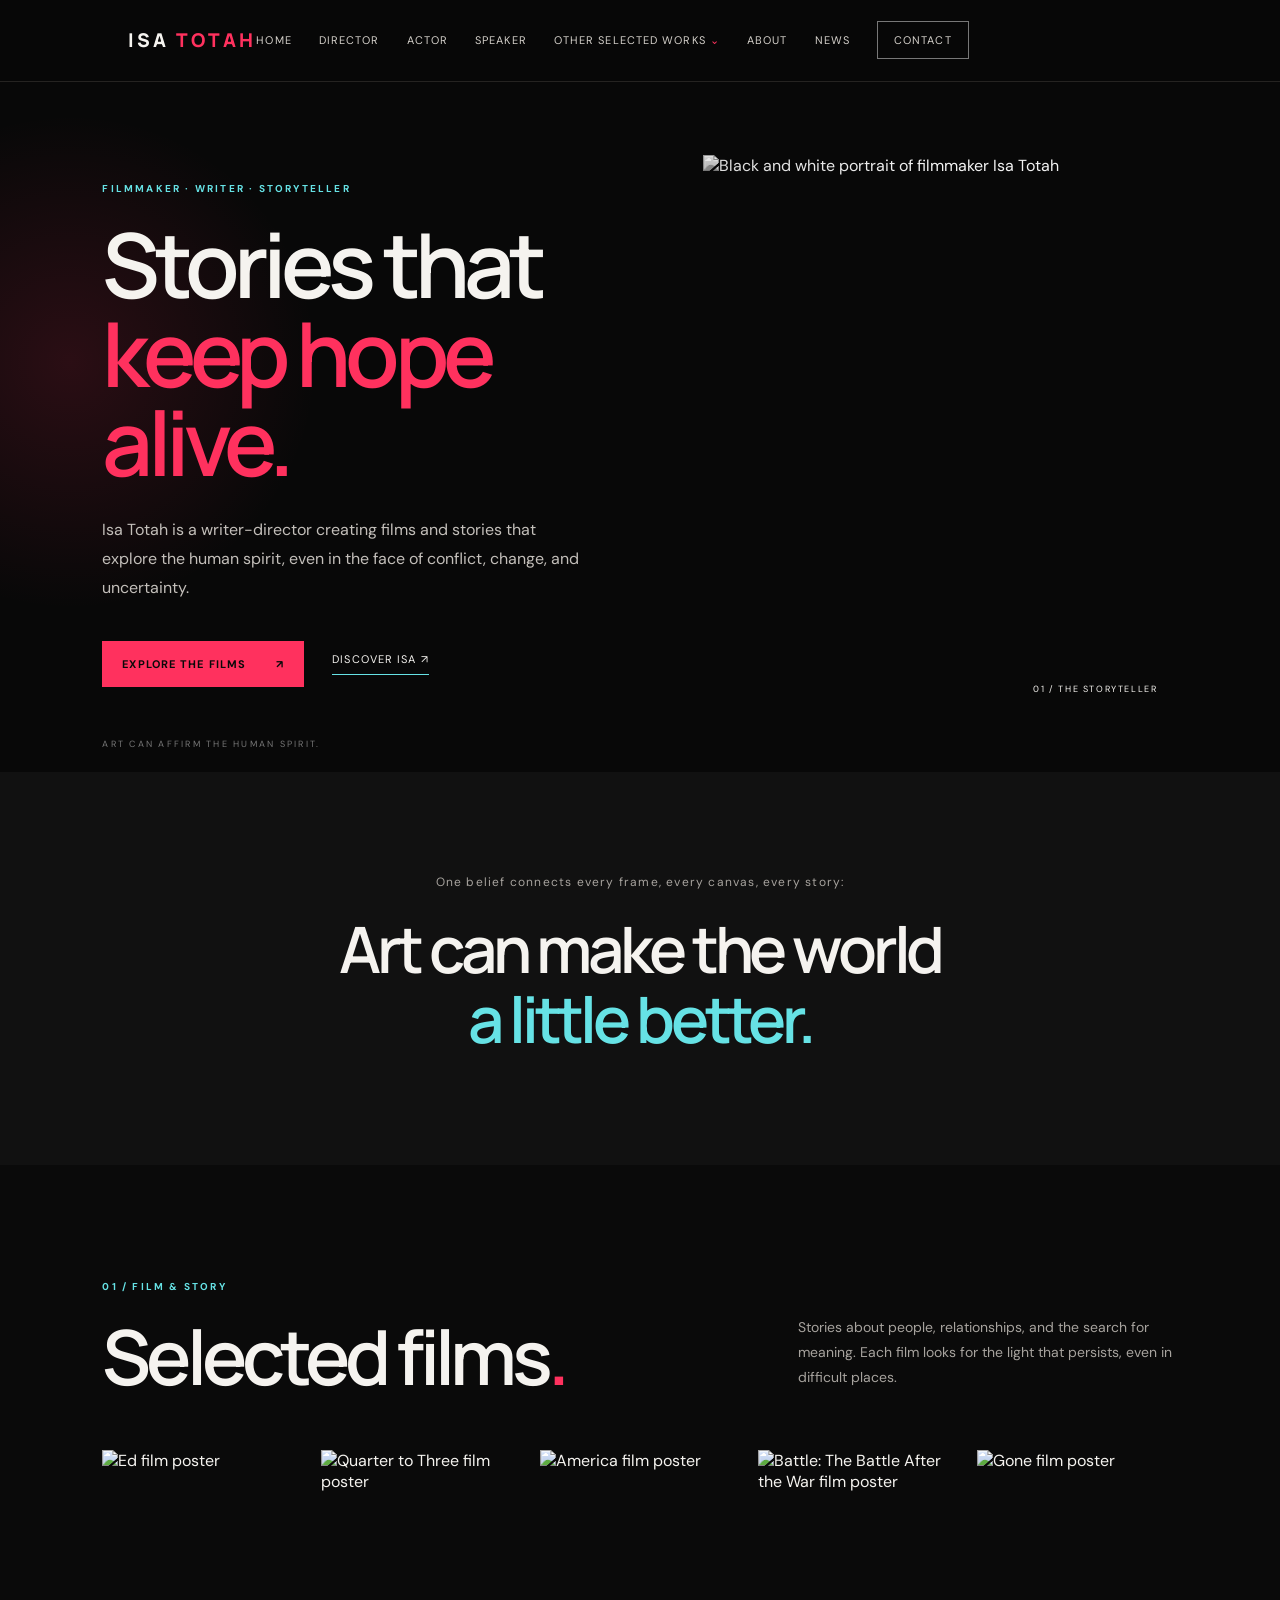
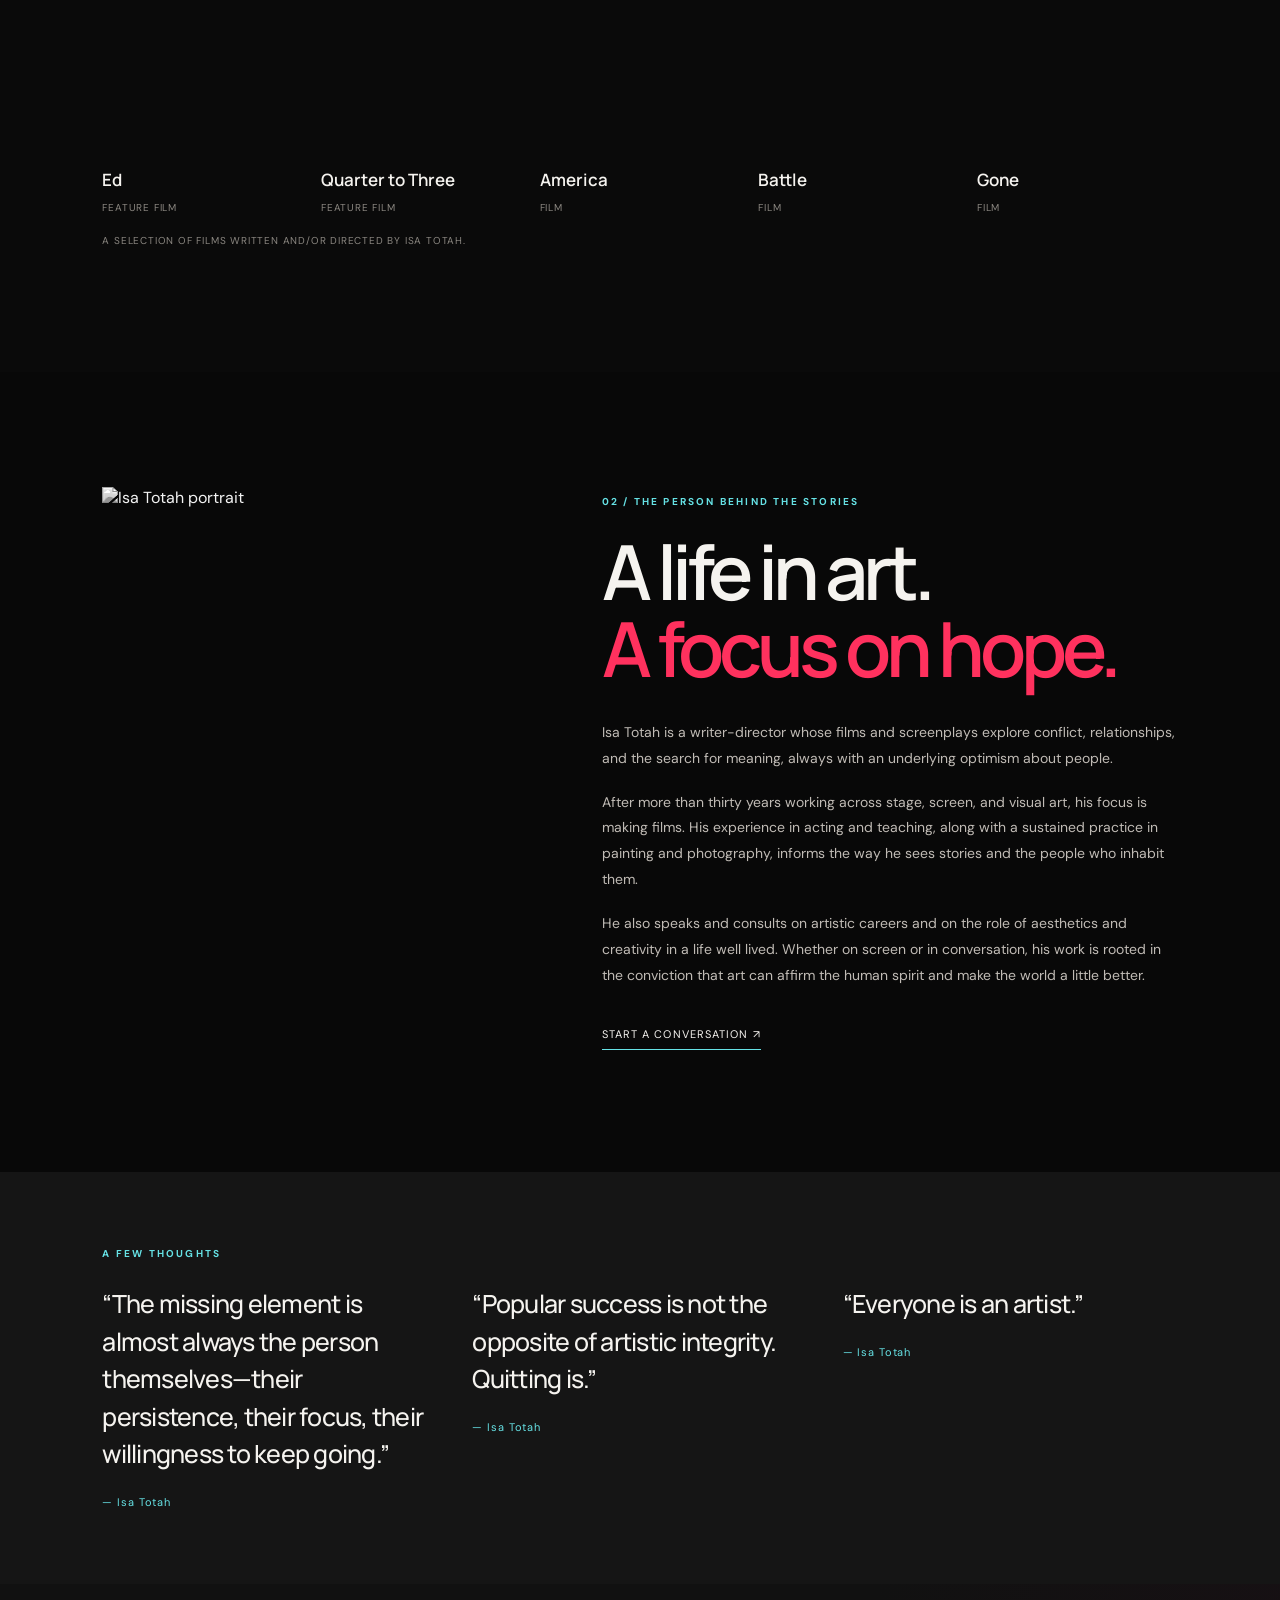
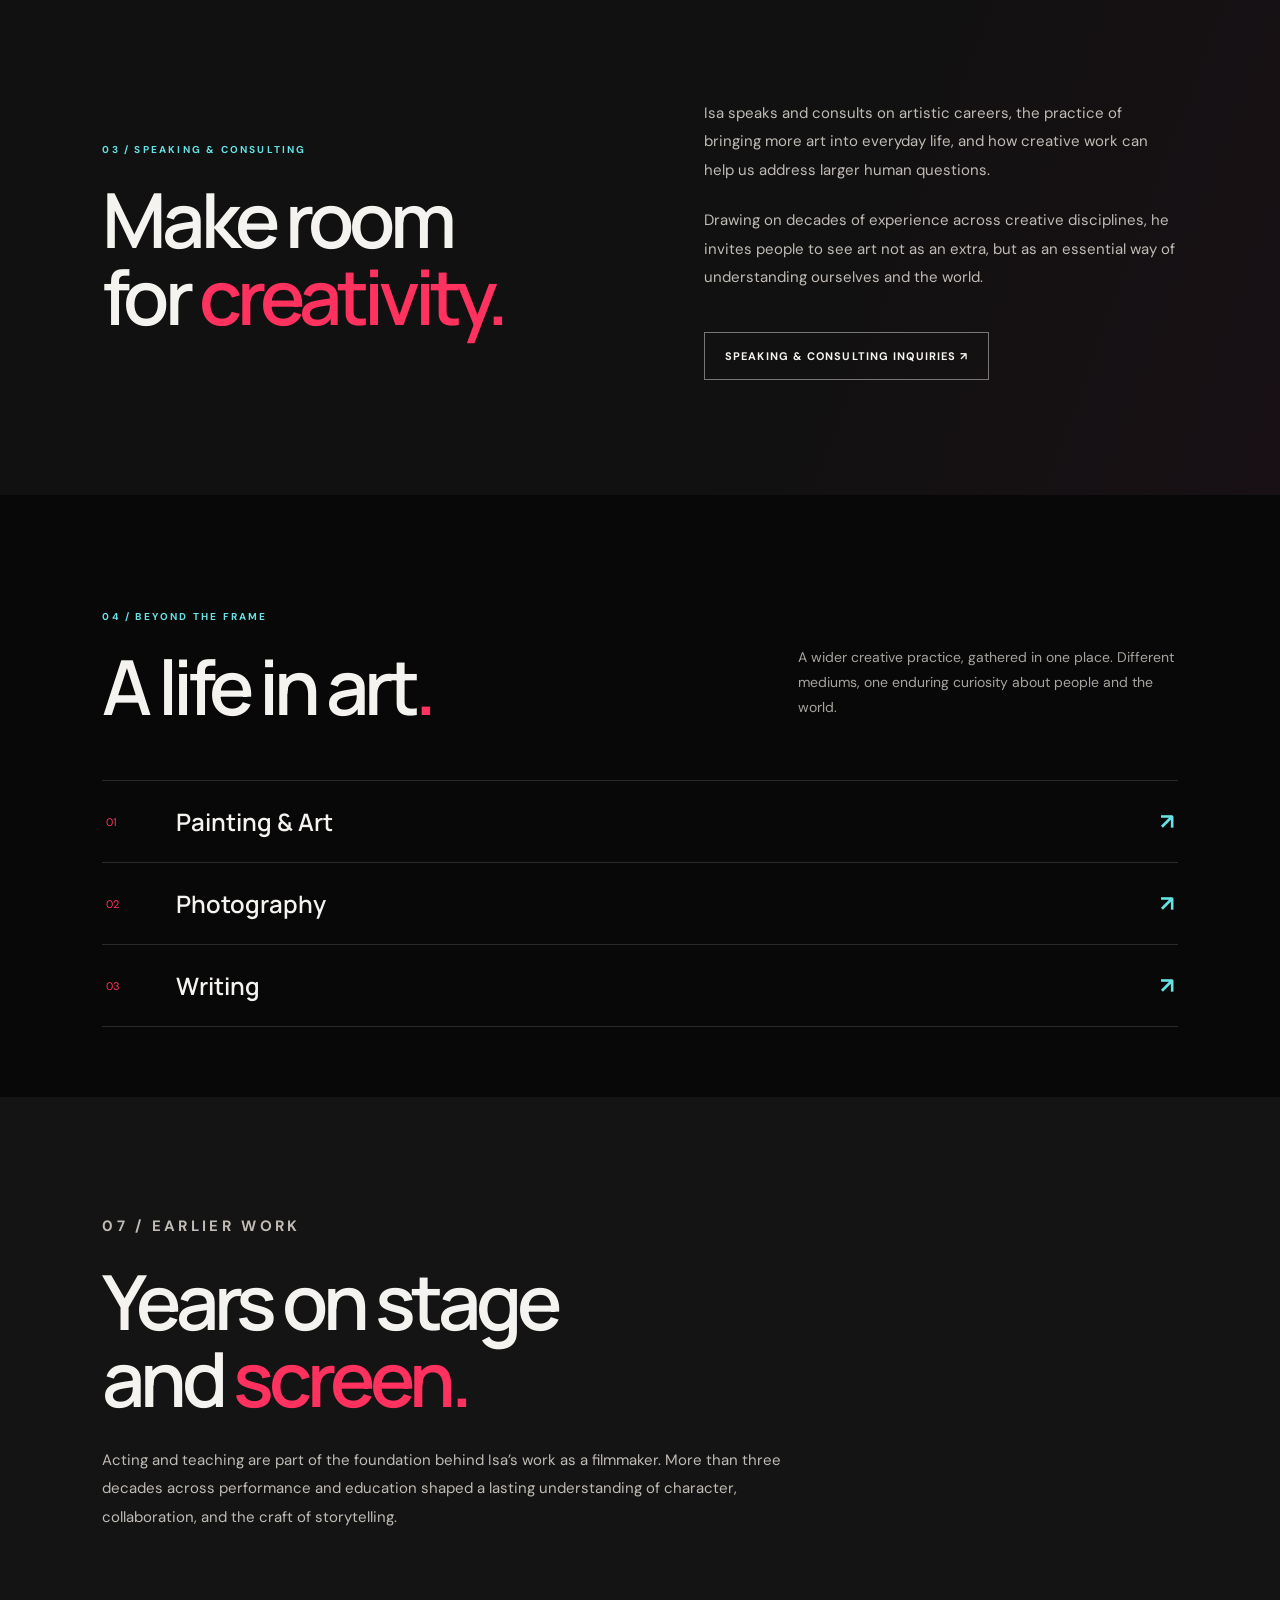
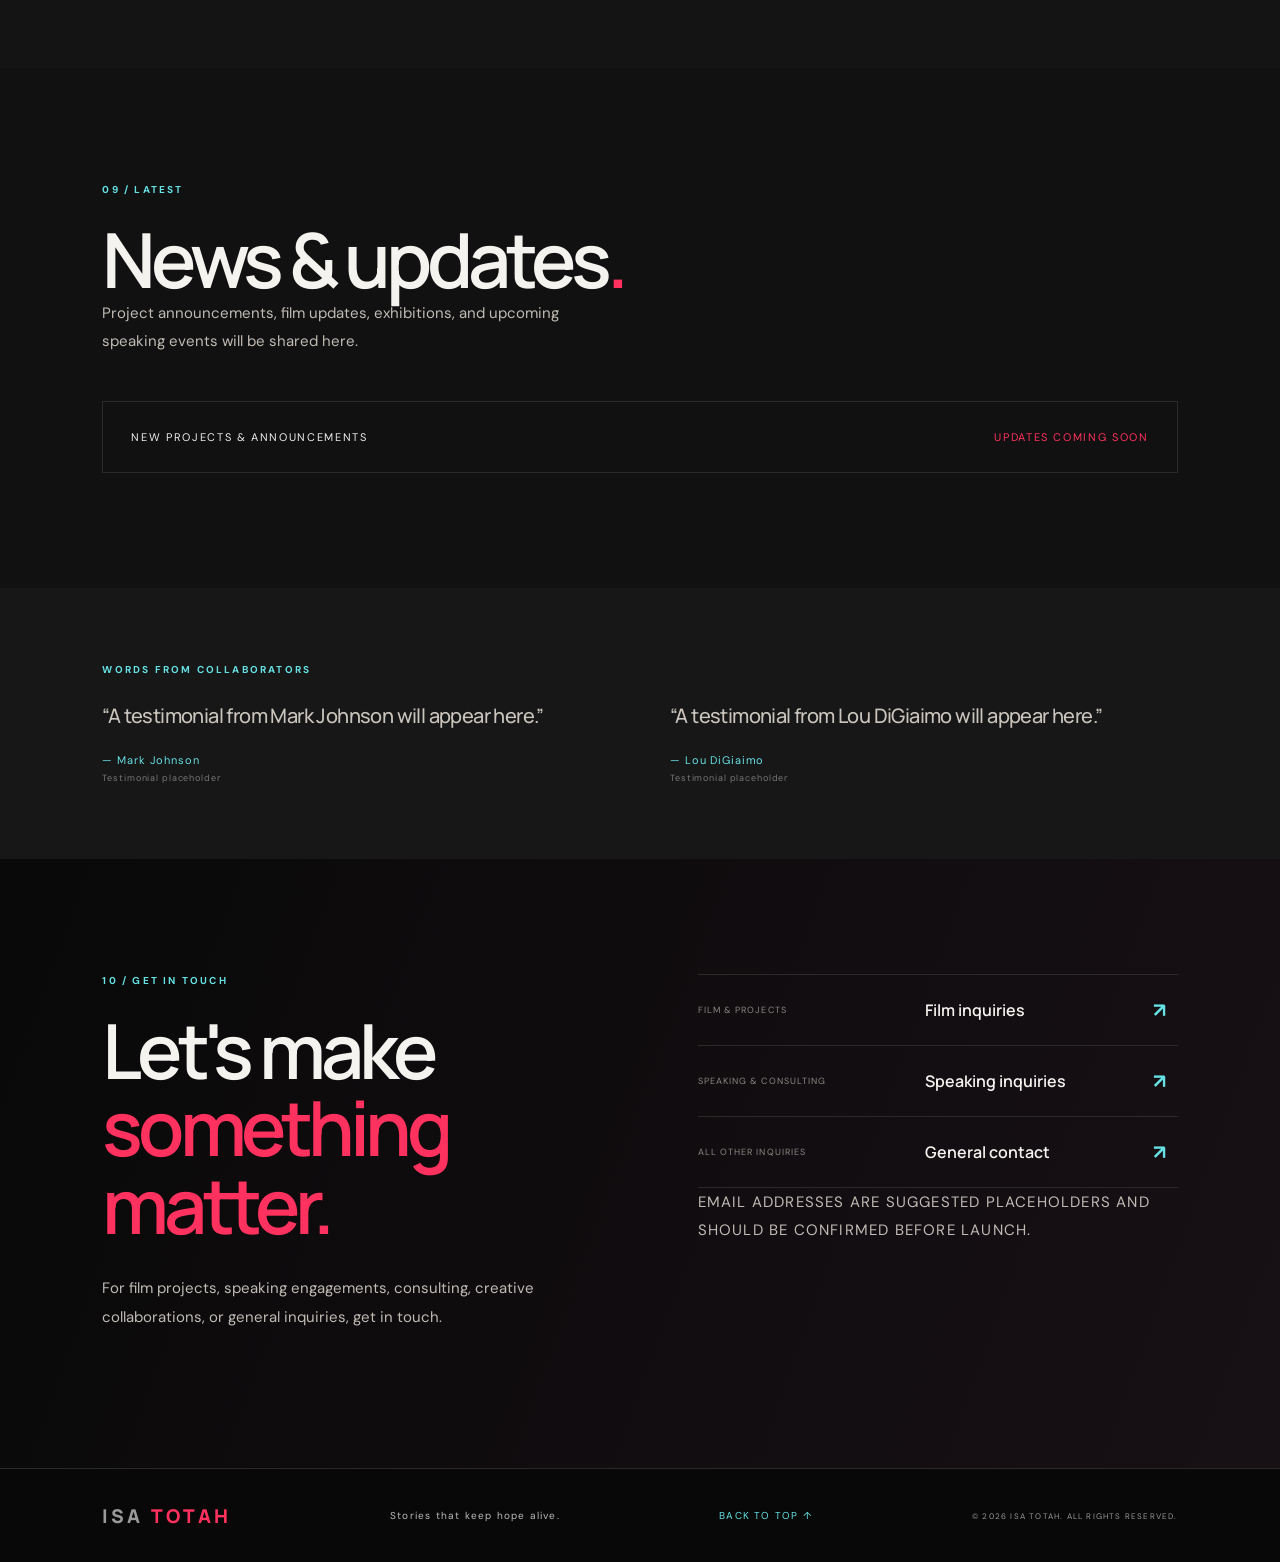
==== index.html @ a9eb26a4 "Add files via upload" ====
<!doctype html><html lang="en"><head><meta charset="utf-8"><meta name="viewport" content="width=device-width,initial-scale=1"><meta name="description" content="Isa Totah is a writer-director creating optimistic stories about conflict, connection, and the human spirit. Explore his films, speaking, art, and photography."><meta name="theme-color" content="#080808"><title>Isa Totah | Filmmaker, Writer & Storyteller</title><link rel="preconnect" href="https://fonts.googleapis.com"><link rel="preconnect" href="https://fonts.gstatic.com" crossorigin><link href="https://fonts.googleapis.com/css2?family=DM+Sans:wght@400;500;600;700&family=Manrope:wght@400;500;600;700;800&display=swap" rel="stylesheet"><link rel="stylesheet" href="styles.css"></head><body>
<header class="topbar"><header class="topbar"><a class="wordmark" href="index.html">ISA <span>TOTAH</span></a><button class="menu-toggle" aria-label="Toggle navigation">☰</button><nav id="nav"><a href="index.html">Home</a><a href="index.html#director">Director</a><a href="index.html#actor">Actor</a><a href="index.html#speaker">Speaker</a><div class="navdrop"><a href="index.html#selected">Other Selected Works <i>⌄</i></a><div class="dropdown"><a href="art.html">Art</a><a href="photography.html">Photography</a><a href="writing.html">Writing</a></div></div><a href="index.html#about">About</a><a href="index.html#news">News</a><a class="contact-link" href="index.html#contact">Contact</a></nav></header></header>
<main>
<section id="home" class="hero"><div class="hero-copy"><p class="eyebrow">FILMMAKER · WRITER · STORYTELLER</p><h1>Stories that<br><em>keep hope alive.</em></h1><p class="hero-lede">Isa Totah is a writer-director creating films and stories that explore the human spirit, even in the face of conflict, change, and uncertainty.</p><div class="hero-actions"><a class="btn btn-bright" href="#director">Explore the films <span>↗</span></a><a class="text-link" href="#about">Discover Isa <span>↗</span></a></div></div><div class="hero-image"><img src="assets/isa-portrait.jpg" alt="Black and white portrait of filmmaker Isa Totah"><span class="image-index">01 / THE STORYTELLER</span></div><div class="hero-note">ART CAN AFFIRM THE HUMAN SPIRIT.</div></section>
<section class="intro-strip"><p>One belief connects every frame, every canvas, every story:</p><h2>Art can make the world<br><span>a little better.</span></h2></section>
<section id="director" class="section films"><div class="section-head"><div><p class="eyebrow">01 / FILM & STORY</p><h2>Selected films<span class="accent">.</span></h2></div><p class="section-desc">Stories about people, relationships, and the search for meaning. Each film looks for the light that persists, even in difficult places.</p></div><div class="poster-grid"><article class="poster"><img src="assets/film-ed.jpg" alt="Ed film poster"><div><h3>Ed</h3><p>Feature Film</p></div></article><article class="poster"><img src="assets/film-quarter-to-three.jpg" alt="Quarter to Three film poster"><div><h3>Quarter to Three</h3><p>Feature Film</p></div></article><article class="poster"><img src="assets/film-america.jpg" alt="America film poster"><div><h3>America</h3><p>Film</p></div></article><article class="poster"><img src="assets/film-battle.jpg" alt="Battle: The Battle After the War film poster"><div><h3>Battle</h3><p>Film</p></div></article><article class="poster"><img src="assets/film-gone.jpg" alt="Gone film poster"><div><h3>Gone</h3><p>Film</p></div></article></div><p class="small-note">A selection of films written and/or directed by Isa Totah.</p></section>
<section id="about" class="section about"><div class="about-photo"><img src="assets/isa-portrait.jpg" alt="Isa Totah portrait"></div><div class="about-copy"><p class="eyebrow">02 / THE PERSON BEHIND THE STORIES</p><h2>A life in art.<br><em>A focus on hope.</em></h2><p>Isa Totah is a writer-director whose films and screenplays explore conflict, relationships, and the search for meaning, always with an underlying optimism about people.</p><p>After more than thirty years working across stage, screen, and visual art, his focus is making films. His experience in acting and teaching, along with a sustained practice in painting and photography, informs the way he sees stories and the people who inhabit them.</p><p>He also speaks and consults on artistic careers and on the role of aesthetics and creativity in a life well lived. Whether on screen or in conversation, his work is rooted in the conviction that art can affirm the human spirit and make the world a little better.</p><a class="text-link" href="#contact">Start a conversation ↗</a></div></section>
<section class="quotes"><p class="eyebrow">A FEW THOUGHTS</p><div class="quote-grid"><blockquote>“The missing element is almost always the person themselves—their persistence, their focus, their willingness to keep going.”<cite>— Isa Totah</cite></blockquote><blockquote>“Popular success is not the opposite of artistic integrity. Quitting is.”<cite>— Isa Totah</cite></blockquote><blockquote>“Everyone is an artist.”<cite>— Isa Totah</cite></blockquote></div></section>
<section id="speaker" class="section speaker"><div><p class="eyebrow">03 / SPEAKING & CONSULTING</p><h2>Make room<br>for <em>creativity.</em></h2></div><div class="speaker-copy"><p>Isa speaks and consults on artistic careers, the practice of bringing more art into everyday life, and how creative work can help us address larger human questions.</p><p>Drawing on decades of experience across creative disciplines, he invites people to see art not as an extra, but as an essential way of understanding ourselves and the world.</p><a class="btn btn-outline" href="#contact">Speaking & consulting inquiries ↗</a></div></section>
<section id="selected" class="selected section"><div class="section-head"><div><p class="eyebrow">04 / BEYOND THE FRAME</p><h2>A life in art<span class="accent">.</span></h2></div><p class="section-desc">A wider creative practice, gathered in one place. Different mediums, one enduring curiosity about people and the world.</p></div><div class="selected-links"><a href="art.html"><span>01</span><strong>Painting &amp; Art</strong><b>↗</b></a><a href="photography.html"><span>02</span><strong>Photography</strong><b>↗</b></a><a href="writing.html"><span>03</span><strong>Writing</strong><b>↗</b></a></div></section>


<section id="actor" class="section actor"><p class="eyebrow">07 / EARLIER WORK</p><h2>Years on stage<br>and <em>screen.</em></h2><p>Acting and teaching are part of the foundation behind Isa’s work as a filmmaker. More than three decades across performance and education shaped a lasting understanding of character, collaboration, and the craft of storytelling.</p></section>

<section id="news" class="section news"><p class="eyebrow">09 / LATEST</p><h2>News & updates<span class="accent">.</span></h2><p>Project announcements, film updates, exhibitions, and upcoming speaking events will be shared here.</p><div class="news-placeholder">NEW PROJECTS & ANNOUNCEMENTS <span>UPDATES COMING SOON</span></div></section>
<section class="testimonials"><p class="eyebrow">WORDS FROM COLLABORATORS</p><div class="testimonial-grid"><blockquote>“A testimonial from Mark Johnson will appear here.”<cite>— Mark Johnson <small>Testimonial placeholder</small></cite></blockquote><blockquote>“A testimonial from Lou DiGiaimo will appear here.”<cite>— Lou DiGiaimo <small>Testimonial placeholder</small></cite></blockquote></div></section>
<section id="contact" class="contact section"><div><p class="eyebrow">10 / GET IN TOUCH</p><h2>Let's make<br><em>something matter.</em></h2><p>For film projects, speaking engagements, consulting, creative collaborations, or general inquiries, get in touch.</p></div><div class="contact-options"><a href="mailto:film@isatotah.com"><span>FILM & PROJECTS</span><strong>Film inquiries</strong><b>↗</b></a><a href="mailto:speaking@isatotah.com"><span>SPEAKING & CONSULTING</span><strong>Speaking inquiries</strong><b>↗</b></a><a href="mailto:hello@isatotah.com"><span>ALL OTHER INQUIRIES</span><strong>General contact</strong><b>↗</b></a><p class="small-note">Email addresses are suggested placeholders and should be confirmed before launch.</p></div></section>
</main><footer><a class="wordmark" href="index.html">ISA <span>TOTAH</span></a><p>Stories that keep hope alive.</p><a href="#top">BACK TO TOP ↑</a><small>© <span id="year"></span> ISA TOTAH. ALL RIGHTS RESERVED.</small></footer><script src="script.js"></script></body></html>
---- styles.css ----
:root{--bg:#080808;--panel:#111;--text:#f5f3ef;--muted:#a7a39e;--line:#2c2a28;--pink:#ff315e;--cyan:#66e2e5;--orange:#ff7b35}*{box-sizing:border-box}html{scroll-behavior:smooth;scroll-padding-top:90px}body{margin:0;background:var(--bg);color:var(--text);font-family:'DM Sans',sans-serif}a{color:inherit;text-decoration:none}.topbar{height:82px;padding:0 5vw;display:flex;align-items:center;justify-content:space-between;border-bottom:1px solid #252321;position:sticky;top:0;background:rgba(8,8,8,.94);backdrop-filter:blur(14px);z-index:20}.wordmark{font:800 19px Manrope,sans-serif;letter-spacing:.16em}.wordmark span{color:var(--pink)}nav{display:flex;align-items:center;gap:27px;font-size:11px;text-transform:uppercase;letter-spacing:.1em;color:#d4d0ca}nav>a,nav .navdrop>a{transition:color .2s}nav a:hover{color:var(--cyan)}.contact-link{border:1px solid #777;padding:11px 16px}.navdrop{position:relative}.navdrop i{font-style:normal;color:var(--pink)}.dropdown{display:none;position:absolute;top:25px;left:-14px;background:#151515;padding:15px 18px;min-width:150px;border:1px solid var(--line)}.dropdown a{display:block;padding:9px 0}.navdrop:hover .dropdown{display:block}.menu-toggle{display:none;background:none;border:0;color:white;font-size:24px}.hero{min-height:690px;padding:70px 8vw 55px;display:grid;grid-template-columns:1.05fr .95fr;gap:6vw;align-items:center;position:relative;overflow:hidden}.hero:before{content:'';position:absolute;width:500px;height:500px;border-radius:50%;background:radial-gradient(circle,rgba(255,49,94,.14),transparent 70%);left:-180px;top:30px}.hero-copy{position:relative;z-index:1}.eyebrow{font-size:10px;letter-spacing:.22em;color:var(--cyan);font-weight:700;text-transform:uppercase;margin:0 0 25px}.hero h1,h2{font-family:Manrope,sans-serif;letter-spacing:-.065em;font-weight:600}.hero h1{font-size:clamp(54px,7vw,100px);line-height:.99;margin:0 0 30px}.hero h1 em,h2 em{font-style:normal;color:var(--pink)}.hero-lede{font-size:16px;line-height:1.8;color:#c3bfba;max-width:480px}.hero-actions{display:flex;align-items:center;gap:28px;margin-top:38px}.btn{display:inline-flex;gap:30px;align-items:center;padding:16px 20px;font-size:11px;text-transform:uppercase;letter-spacing:.1em;font-weight:700}.btn-bright{background:var(--pink);color:#090909}.btn-outline{border:1px solid #777}.text-link{font-size:11px;text-transform:uppercase;letter-spacing:.1em;border-bottom:1px solid var(--cyan);padding-bottom:8px}.hero-image{height:560px;position:relative}.hero-image img{width:100%;height:100%;object-fit:cover;object-position:center 22%;filter:grayscale(100%)}.hero-image:after{content:'';position:absolute;inset:0;background:linear-gradient(90deg,rgba(8,8,8,.1),transparent 50%),linear-gradient(0deg,#080808 0%,transparent 30%)}.image-index{position:absolute;bottom:20px;right:20px;z-index:2;font-size:9px;letter-spacing:.18em}.hero-note{position:absolute;bottom:22px;left:8vw;font-size:9px;letter-spacing:.25em;color:#777}.intro-strip{padding:90px 8vw 110px;background:#111;text-align:center}.intro-strip p{color:var(--muted);font-size:12px;letter-spacing:.1em}.intro-strip h2{font-size:clamp(38px,5vw,65px);line-height:1.1;margin:24px 0 0}.intro-strip h2 span{color:var(--cyan)}.section{padding:115px 8vw}.section-head{display:flex;justify-content:space-between;align-items:end;gap:50px;margin-bottom:55px}.section h2,.section-head h2,.quotes h2{font-size:clamp(44px,6vw,76px);line-height:1.02;margin:0}.accent{color:var(--pink)}.section-desc{max-width:380px;color:var(--muted);line-height:1.8;font-size:14px;margin:0 0 5px}.films{background:#0a0a0a}.poster-grid{display:grid;grid-template-columns:repeat(5,1fr);gap:18px;align-items:start}.poster img{width:100%;aspect-ratio:2/3;object-fit:cover;display:block;transition:transform .4s,filter .4s;filter:saturate(.9)}.poster:hover img{transform:translateY(-8px);filter:saturate(1.15)}.poster h3{font:600 17px Manrope;margin:17px 0 4px}.poster p,.small-note{font-size:10px;letter-spacing:.08em;color:#8b8781;text-transform:uppercase}.about{display:grid;grid-template-columns:.8fr 1.2fr;gap:9vw;align-items:center}.about-photo{height:570px;overflow:hidden}.about-photo img{width:100%;height:100%;object-fit:cover;object-position:center 22%;filter:grayscale(1)}.about-copy h2{margin-bottom:32px}.about-copy p:not(.eyebrow){color:#c0bbb5;line-height:1.85;font-size:14px;margin:0 0 18px}.about-copy .text-link{display:inline-block;margin-top:20px}.quotes{padding:75px 8vw;background:#151515}.quote-grid{display:grid;grid-template-columns:repeat(3,1fr);gap:35px}.quote-grid blockquote,.testimonial-grid blockquote{margin:0;font:500 clamp(18px,2vw,25px)/1.5 Manrope;letter-spacing:-.03em}.quote-grid cite,.testimonial-grid cite{display:block;font:11px 'DM Sans';color:var(--cyan);margin-top:22px;letter-spacing:.08em}.speaker{display:grid;grid-template-columns:1fr 1fr;gap:10vw;align-items:center;background:linear-gradient(110deg,#111 0%,#111 60%,#181014 100%)}.speaker-copy p,.actor p,.writing p,.news>p:not(.eyebrow),.contact>div>p:not(.eyebrow){color:#c0bbb5;line-height:1.9;font-size:15px;margin:0 0 22px}.speaker-copy .btn{margin-top:18px}.selected{padding-bottom:70px}.selected-links{border-top:1px solid var(--line)}.selected-links a{display:grid;grid-template-columns:70px 1fr 40px;align-items:center;padding:24px 4px;border-bottom:1px solid var(--line)}.selected-links span{color:var(--pink);font-size:11px}.selected-links strong{font:600 24px Manrope}.selected-links b{font-size:22px;color:var(--cyan);text-align:right}.art-gallery{background:#101010}.art-grid{display:grid;grid-template-columns:1.15fr .85fr;gap:35px;align-items:start}.art-grid figure{margin:0}.art-grid figure img{width:100%;height:390px;object-fit:cover;display:block}.art-grid .art-large img{height:650px}.art-grid .art-wide{grid-column:span 2}.art-grid .art-wide img{height:520px}.art-grid figcaption{padding:12px 0 0;font-size:9px;color:#8e8982;letter-spacing:.16em;text-transform:uppercase}.photography{background:#080808}.photo-grid{display:grid;grid-template-columns:repeat(3,1fr);gap:12px}.photo-grid img{width:100%;height:290px;object-fit:cover;display:block;filter:saturate(.85);transition:filter .3s}.photo-grid img:hover{filter:saturate(1.2)}.actor{background:#141414;max-width:none}.actor h2{margin-bottom:28px}.actor>p:last-child{max-width:700px}.writing{display:flex;justify-content:space-between;gap:40px;align-items:center}.writing>p{max-width:430px}.news{background:#111}.news>p:not(.eyebrow){max-width:520px}.news-placeholder{margin-top:45px;padding:28px;border:1px solid var(--line);display:flex;justify-content:space-between;color:#eee;font-size:11px;letter-spacing:.15em}.news-placeholder span{color:var(--pink)}.testimonials{padding:75px 8vw;background:#171717}.testimonial-grid{display:grid;grid-template-columns:1fr 1fr;gap:60px}.testimonial-grid blockquote{font-size:20px;color:#c9c4bd}.testimonial-grid small{display:block;color:#777;font-size:9px;margin-top:5px}.contact{display:grid;grid-template-columns:1fr 1fr;gap:9vw;background:linear-gradient(110deg,#090909,#171015)}.contact h2{margin-bottom:30px}.contact-options{border-top:1px solid var(--line)}.contact-options>a{display:grid;grid-template-columns:1fr 1fr 25px;align-items:center;padding:22px 0;border-bottom:1px solid var(--line)}.contact-options span{font-size:9px;letter-spacing:.12em;color:#8d8882}.contact-options strong{font:600 16px Manrope}.contact-options b{color:var(--cyan);font-size:20px}footer{padding:30px 8vw;display:flex;align-items:center;justify-content:space-between;border-top:1px solid var(--line);color:#999;font-size:10px;letter-spacing:.12em}footer p{color:#bbb}footer small{font-size:8px}footer>a:last-of-type{color:var(--cyan)}@media(max-width:950px){nav{gap:13px;font-size:9px}.hero{padding-left:6vw;padding-right:6vw;gap:4vw}.hero-image{height:480px}.section{padding:85px 6vw}.poster-grid{grid-template-columns:repeat(3,1fr)}.about{gap:5vw}.about-photo{height:480px}}@media(max-width:700px){.topbar{height:70px}.menu-toggle{display:block}nav{display:none;position:absolute;top:70px;left:0;right:0;background:#0b0b0b;padding:25px 7vw;flex-direction:column;align-items:flex-start;border-bottom:1px solid var(--line)}nav.open{display:flex}.dropdown{position:static;display:block;border:0;padding:5px 15px}.hero{grid-template-columns:1fr;padding:65px 7vw 65px;gap:35px}.hero h1{font-size:62px}.hero-image{height:470px;max-width:480px}.hero-note{left:7vw}.section{padding:75px 7vw}.section-head{display:block}.section-desc{margin-top:25px}.poster-grid{grid-template-columns:repeat(2,1fr);gap:22px}.about,.speaker,.contact{grid-template-columns:1fr;gap:45px}.about-photo{height:450px;max-width:450px}.quote-grid,.testimonial-grid{grid-template-columns:1fr;gap:35px}.art-grid{grid-template-columns:1fr;gap:28px}.art-grid figure img,.art-grid .art-large img,.art-grid .art-wide img{height:auto;max-height:620px;object-fit:cover}.art-grid .art-wide{grid-column:auto}.photo-grid{grid-template-columns:repeat(2,1fr)}.photo-grid img{height:210px}.writing{display:block}.writing>p{margin-top:25px}.news-placeholder{display:block;line-height:2}.news-placeholder span{display:block}footer{padding:28px 7vw;flex-wrap:wrap;gap:16px}footer small{width:100%}}@media(prefers-reduced-motion:reduce){html{scroll-behavior:auto}*{transition:none!important}}

.page-title{font:600 clamp(48px,6vw,78px)/1.02 Manrope,sans-serif;letter-spacing:-.065em;margin:0}.page-title em{font-style:normal;color:var(--pink)}.photo-grid-large{grid-template-columns:repeat(2,1fr);gap:18px}.photo-grid-large img{height:clamp(280px,38vw,520px)}.writing-page{min-height:75vh;background:linear-gradient(120deg,#090909,#171015)}.writing-intro{max-width:850px}.writing-intro>p:not(.eyebrow),.writing-feature p,.writing-note p:not(.eyebrow){max-width:680px;color:#c0bbb5;line-height:1.9;font-size:15px}.writing-lede{font:500 clamp(24px,3vw,36px)/1.35 Manrope;color:#f5f3ef!important;margin:35px 0 15px}.writing-feature{margin:75px 0 0;padding:45px;border:1px solid var(--line);background:#111}.writing-feature>span{font-size:9px;letter-spacing:.18em;color:var(--cyan)}.writing-feature h2{font-size:clamp(34px,4vw,52px);margin:22px 0}.writing-note{margin-top:55px;padding-top:30px;border-top:1px solid var(--line)}.dropdown{z-index:25}.navdrop:hover .dropdown,.navdrop:focus-within .dropdown{display:block}@media(max-width:700px){.photo-grid-large{grid-template-columns:1fr}.photo-grid-large img{height:auto;max-height:620px}.writing-feature{padding:25px}}
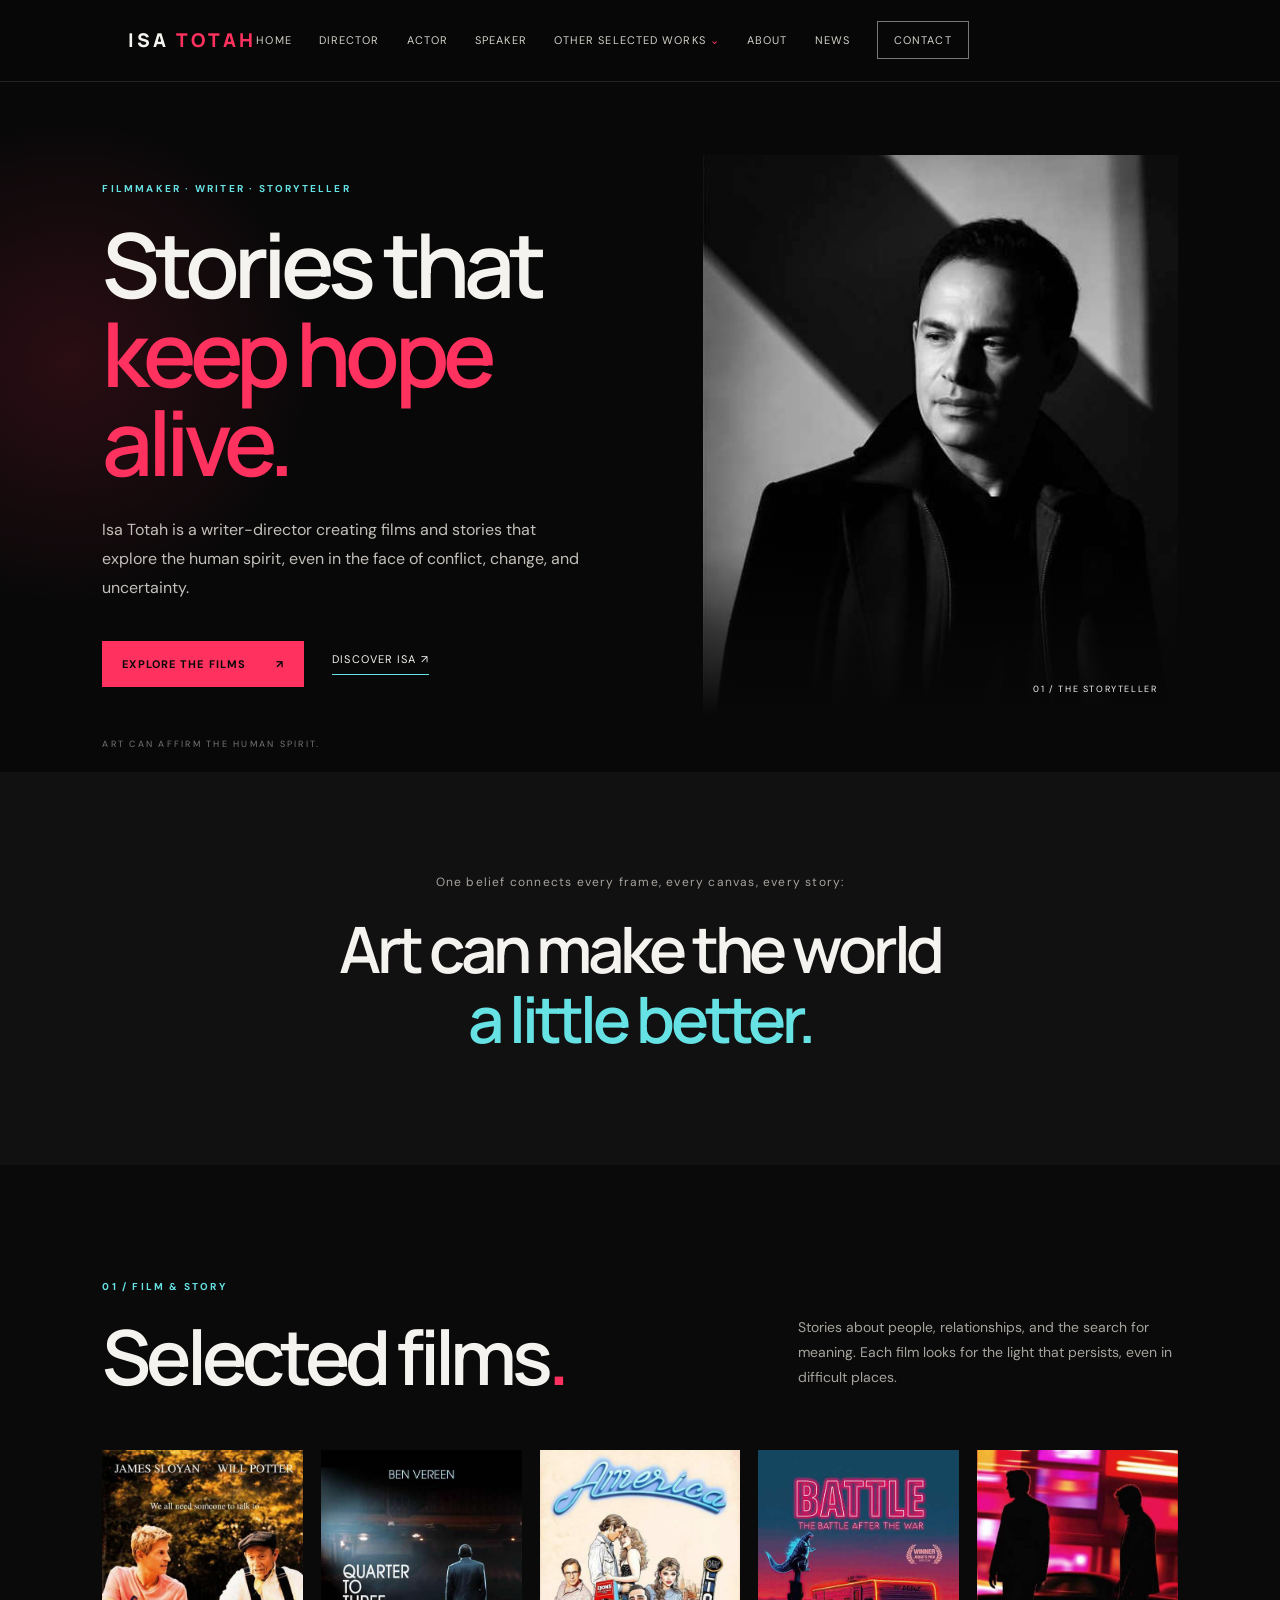
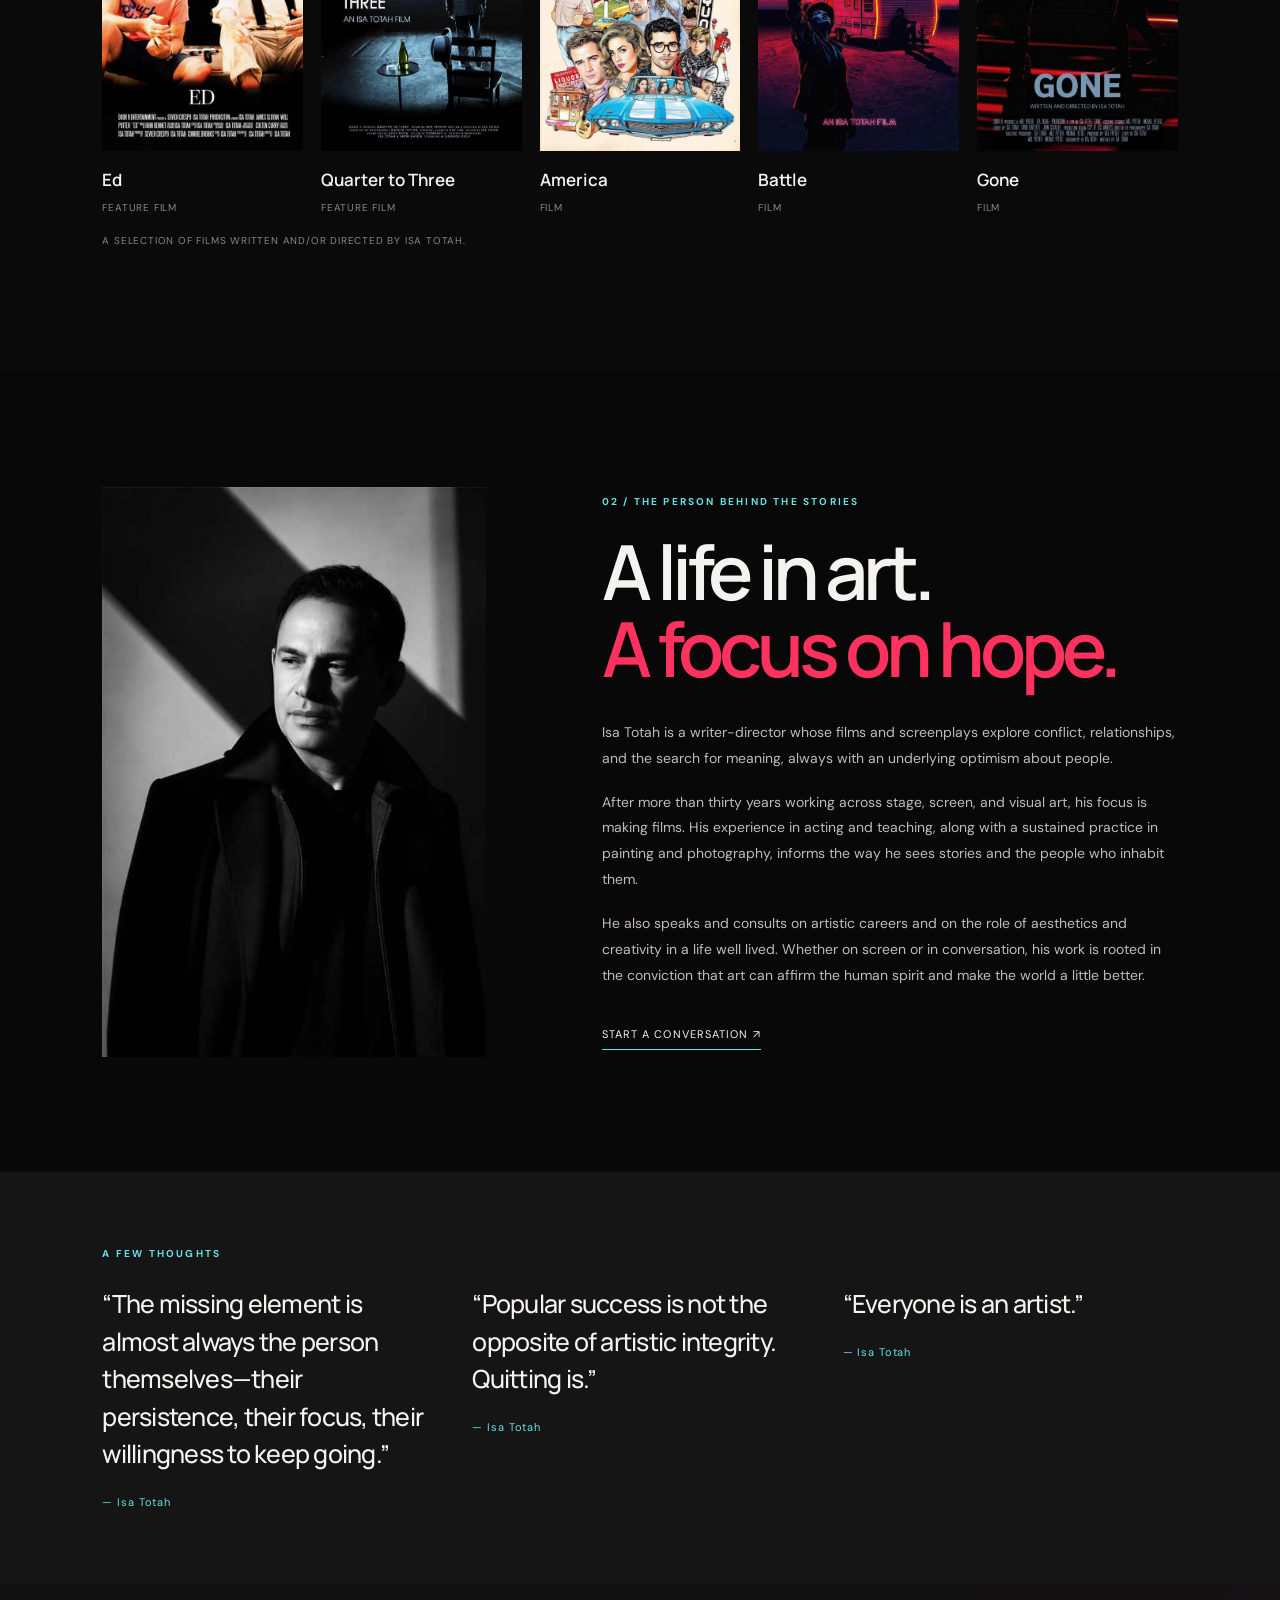
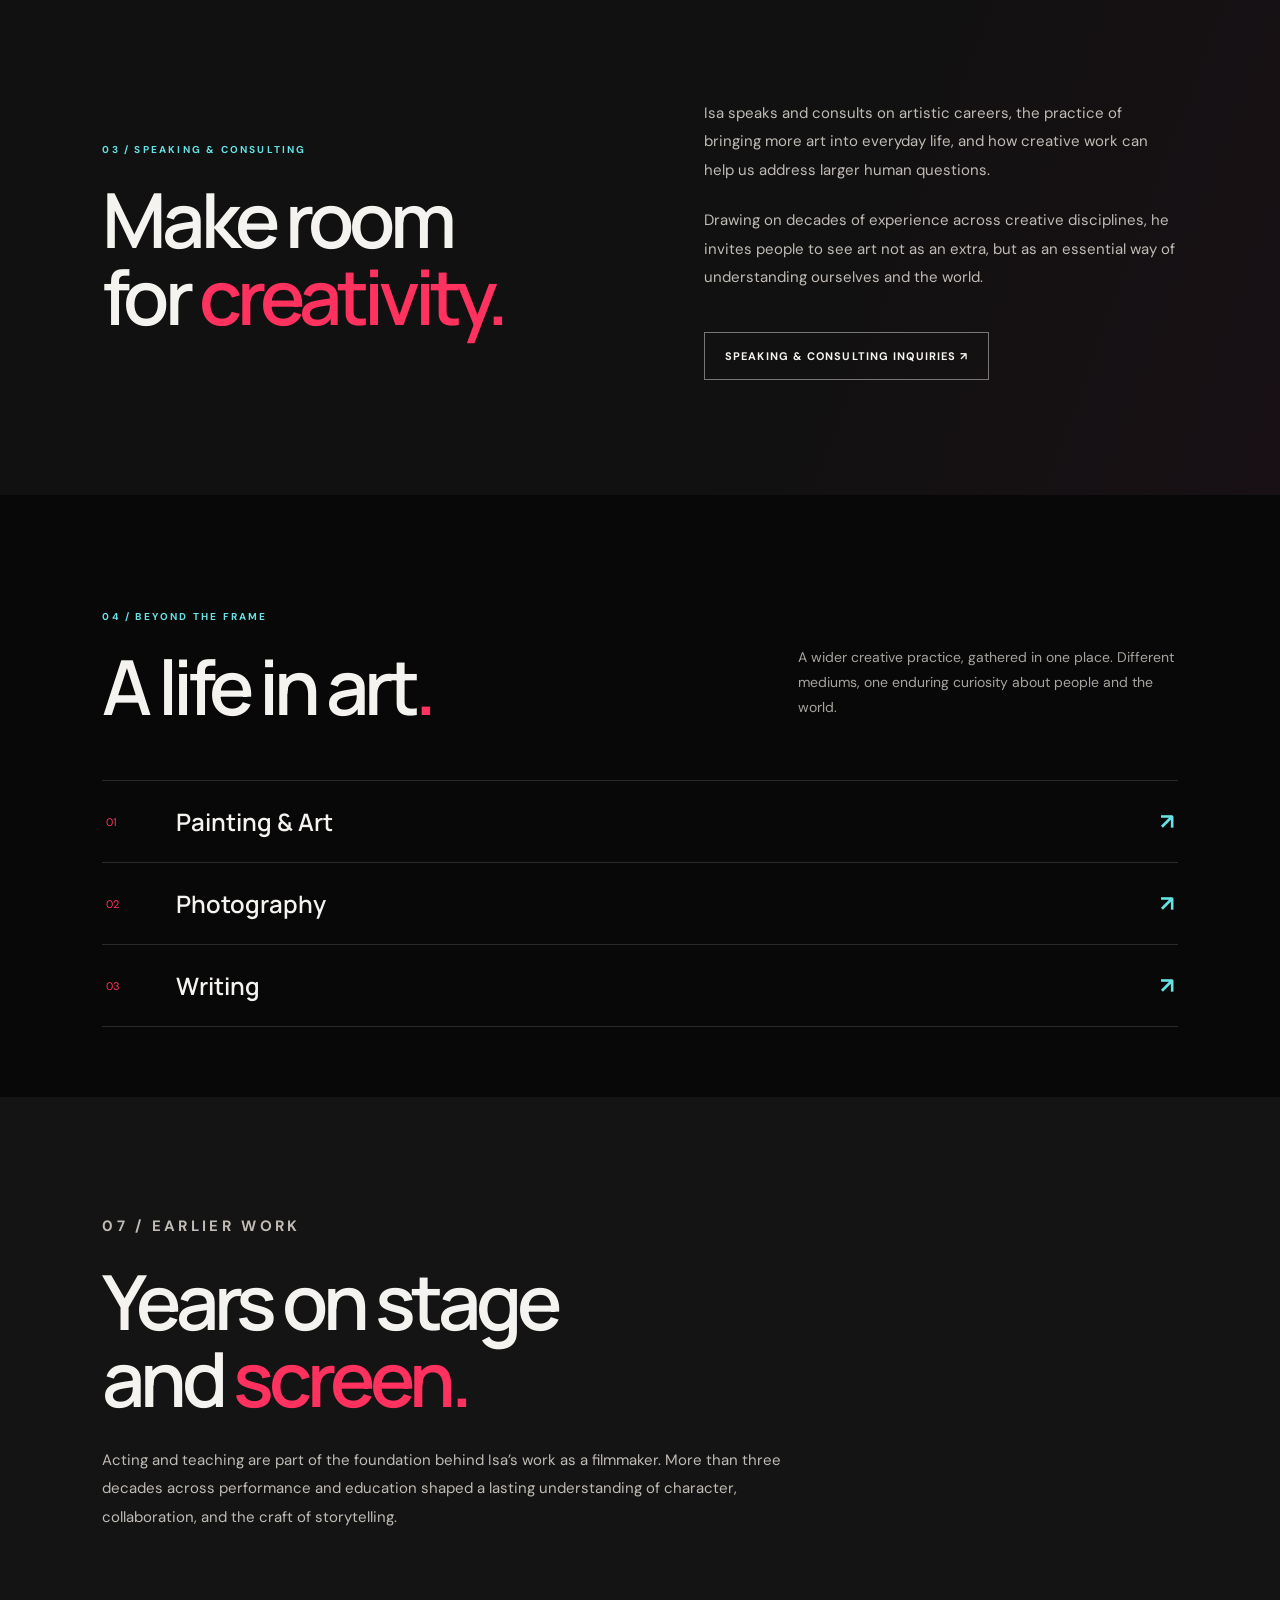
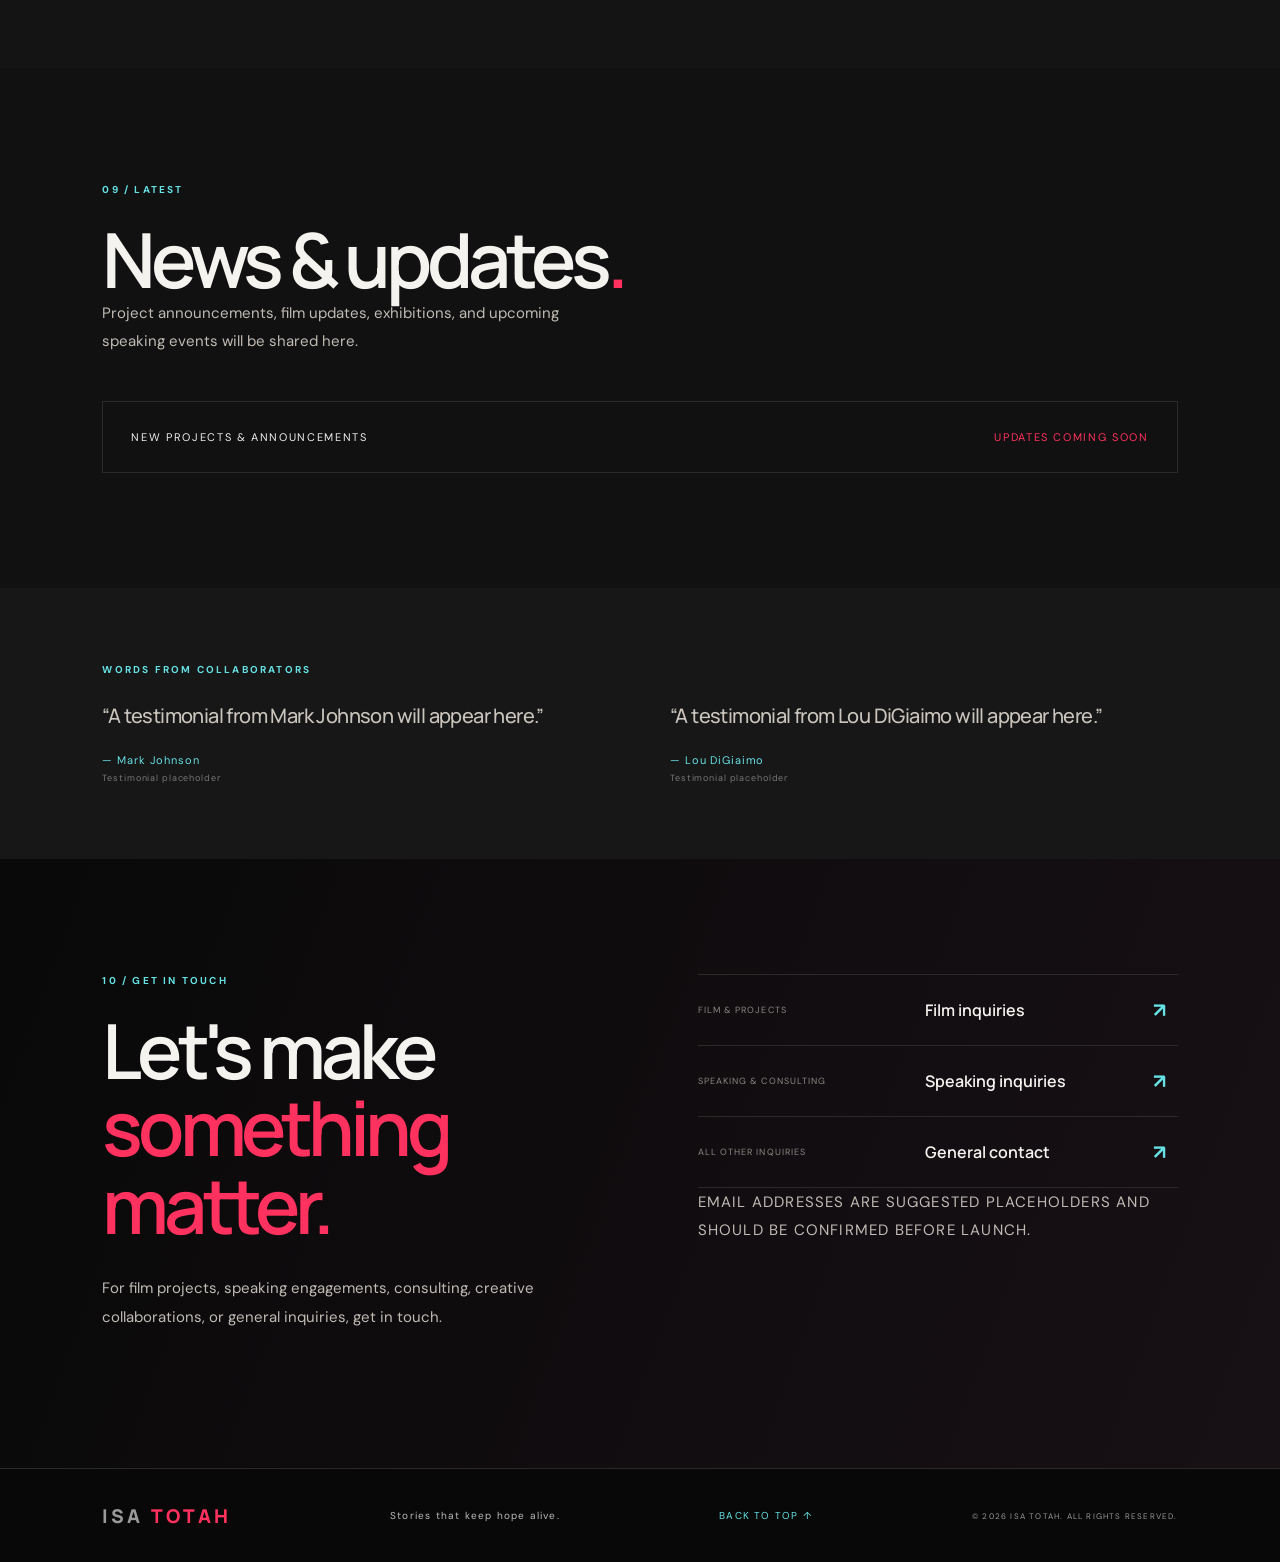
==== commit ad48dcde: "Add files via upload" ====
--- a/index.html
+++ b/index.html
@@ -1,10 +1,10 @@
 <!doctype html><html lang="en"><head><meta charset="utf-8"><meta name="viewport" content="width=device-width,initial-scale=1"><meta name="description" content="Isa Totah is a writer-director creating optimistic stories about conflict, connection, and the human spirit. Explore his films, speaking, art, and photography."><meta name="theme-color" content="#080808"><title>Isa Totah | Filmmaker, Writer & Storyteller</title><link rel="preconnect" href="https://fonts.googleapis.com"><link rel="preconnect" href="https://fonts.gstatic.com" crossorigin><link href="https://fonts.googleapis.com/css2?family=DM+Sans:wght@400;500;600;700&family=Manrope:wght@400;500;600;700;800&display=swap" rel="stylesheet"><link rel="stylesheet" href="styles.css"></head><body>
 <header class="topbar"><header class="topbar"><a class="wordmark" href="index.html">ISA <span>TOTAH</span></a><button class="menu-toggle" aria-label="Toggle navigation">☰</button><nav id="nav"><a href="index.html">Home</a><a href="index.html#director">Director</a><a href="index.html#actor">Actor</a><a href="index.html#speaker">Speaker</a><div class="navdrop"><a href="index.html#selected">Other Selected Works <i>⌄</i></a><div class="dropdown"><a href="art.html">Art</a><a href="photography.html">Photography</a><a href="writing.html">Writing</a></div></div><a href="index.html#about">About</a><a href="index.html#news">News</a><a class="contact-link" href="index.html#contact">Contact</a></nav></header></header>
 <main>
-<section id="home" class="hero"><div class="hero-copy"><p class="eyebrow">FILMMAKER · WRITER · STORYTELLER</p><h1>Stories that<br><em>keep hope alive.</em></h1><p class="hero-lede">Isa Totah is a writer-director creating films and stories that explore the human spirit, even in the face of conflict, change, and uncertainty.</p><div class="hero-actions"><a class="btn btn-bright" href="#director">Explore the films <span>↗</span></a><a class="text-link" href="#about">Discover Isa <span>↗</span></a></div></div><div class="hero-image"><img src="assets/isa-portrait.jpg" alt="Black and white portrait of filmmaker Isa Totah"><span class="image-index">01 / THE STORYTELLER</span></div><div class="hero-note">ART CAN AFFIRM THE HUMAN SPIRIT.</div></section>
+<section id="home" class="hero"><div class="hero-copy"><p class="eyebrow">FILMMAKER · WRITER · STORYTELLER</p><h1>Stories that<br><em>keep hope alive.</em></h1><p class="hero-lede">Isa Totah is a writer-director creating films and stories that explore the human spirit, even in the face of conflict, change, and uncertainty.</p><div class="hero-actions"><a class="btn btn-bright" href="#director">Explore the films <span>↗</span></a><a class="text-link" href="#about">Discover Isa <span>↗</span></a></div></div><div class="hero-image"><img src="isa-portrait.jpg" alt="Black and white portrait of filmmaker Isa Totah"><span class="image-index">01 / THE STORYTELLER</span></div><div class="hero-note">ART CAN AFFIRM THE HUMAN SPIRIT.</div></section>
 <section class="intro-strip"><p>One belief connects every frame, every canvas, every story:</p><h2>Art can make the world<br><span>a little better.</span></h2></section>
-<section id="director" class="section films"><div class="section-head"><div><p class="eyebrow">01 / FILM & STORY</p><h2>Selected films<span class="accent">.</span></h2></div><p class="section-desc">Stories about people, relationships, and the search for meaning. Each film looks for the light that persists, even in difficult places.</p></div><div class="poster-grid"><article class="poster"><img src="assets/film-ed.jpg" alt="Ed film poster"><div><h3>Ed</h3><p>Feature Film</p></div></article><article class="poster"><img src="assets/film-quarter-to-three.jpg" alt="Quarter to Three film poster"><div><h3>Quarter to Three</h3><p>Feature Film</p></div></article><article class="poster"><img src="assets/film-america.jpg" alt="America film poster"><div><h3>America</h3><p>Film</p></div></article><article class="poster"><img src="assets/film-battle.jpg" alt="Battle: The Battle After the War film poster"><div><h3>Battle</h3><p>Film</p></div></article><article class="poster"><img src="assets/film-gone.jpg" alt="Gone film poster"><div><h3>Gone</h3><p>Film</p></div></article></div><p class="small-note">A selection of films written and/or directed by Isa Totah.</p></section>
-<section id="about" class="section about"><div class="about-photo"><img src="assets/isa-portrait.jpg" alt="Isa Totah portrait"></div><div class="about-copy"><p class="eyebrow">02 / THE PERSON BEHIND THE STORIES</p><h2>A life in art.<br><em>A focus on hope.</em></h2><p>Isa Totah is a writer-director whose films and screenplays explore conflict, relationships, and the search for meaning, always with an underlying optimism about people.</p><p>After more than thirty years working across stage, screen, and visual art, his focus is making films. His experience in acting and teaching, along with a sustained practice in painting and photography, informs the way he sees stories and the people who inhabit them.</p><p>He also speaks and consults on artistic careers and on the role of aesthetics and creativity in a life well lived. Whether on screen or in conversation, his work is rooted in the conviction that art can affirm the human spirit and make the world a little better.</p><a class="text-link" href="#contact">Start a conversation ↗</a></div></section>
+<section id="director" class="section films"><div class="section-head"><div><p class="eyebrow">01 / FILM & STORY</p><h2>Selected films<span class="accent">.</span></h2></div><p class="section-desc">Stories about people, relationships, and the search for meaning. Each film looks for the light that persists, even in difficult places.</p></div><div class="poster-grid"><article class="poster"><img src="film-ed.jpg" alt="Ed film poster"><div><h3>Ed</h3><p>Feature Film</p></div></article><article class="poster"><img src="film-quarter-to-three.jpg" alt="Quarter to Three film poster"><div><h3>Quarter to Three</h3><p>Feature Film</p></div></article><article class="poster"><img src="film-america.jpg" alt="America film poster"><div><h3>America</h3><p>Film</p></div></article><article class="poster"><img src="film-battle.jpg" alt="Battle: The Battle After the War film poster"><div><h3>Battle</h3><p>Film</p></div></article><article class="poster"><img src="film-gone.jpg" alt="Gone film poster"><div><h3>Gone</h3><p>Film</p></div></article></div><p class="small-note">A selection of films written and/or directed by Isa Totah.</p></section>
+<section id="about" class="section about"><div class="about-photo"><img src="isa-portrait.jpg" alt="Isa Totah portrait"></div><div class="about-copy"><p class="eyebrow">02 / THE PERSON BEHIND THE STORIES</p><h2>A life in art.<br><em>A focus on hope.</em></h2><p>Isa Totah is a writer-director whose films and screenplays explore conflict, relationships, and the search for meaning, always with an underlying optimism about people.</p><p>After more than thirty years working across stage, screen, and visual art, his focus is making films. His experience in acting and teaching, along with a sustained practice in painting and photography, informs the way he sees stories and the people who inhabit them.</p><p>He also speaks and consults on artistic careers and on the role of aesthetics and creativity in a life well lived. Whether on screen or in conversation, his work is rooted in the conviction that art can affirm the human spirit and make the world a little better.</p><a class="text-link" href="#contact">Start a conversation ↗</a></div></section>
 <section class="quotes"><p class="eyebrow">A FEW THOUGHTS</p><div class="quote-grid"><blockquote>“The missing element is almost always the person themselves—their persistence, their focus, their willingness to keep going.”<cite>— Isa Totah</cite></blockquote><blockquote>“Popular success is not the opposite of artistic integrity. Quitting is.”<cite>— Isa Totah</cite></blockquote><blockquote>“Everyone is an artist.”<cite>— Isa Totah</cite></blockquote></div></section>
 <section id="speaker" class="section speaker"><div><p class="eyebrow">03 / SPEAKING & CONSULTING</p><h2>Make room<br>for <em>creativity.</em></h2></div><div class="speaker-copy"><p>Isa speaks and consults on artistic careers, the practice of bringing more art into everyday life, and how creative work can help us address larger human questions.</p><p>Drawing on decades of experience across creative disciplines, he invites people to see art not as an extra, but as an essential way of understanding ourselves and the world.</p><a class="btn btn-outline" href="#contact">Speaking & consulting inquiries ↗</a></div></section>
 <section id="selected" class="selected section"><div class="section-head"><div><p class="eyebrow">04 / BEYOND THE FRAME</p><h2>A life in art<span class="accent">.</span></h2></div><p class="section-desc">A wider creative practice, gathered in one place. Different mediums, one enduring curiosity about people and the world.</p></div><div class="selected-links"><a href="art.html"><span>01</span><strong>Painting &amp; Art</strong><b>↗</b></a><a href="photography.html"><span>02</span><strong>Photography</strong><b>↗</b></a><a href="writing.html"><span>03</span><strong>Writing</strong><b>↗</b></a></div></section>
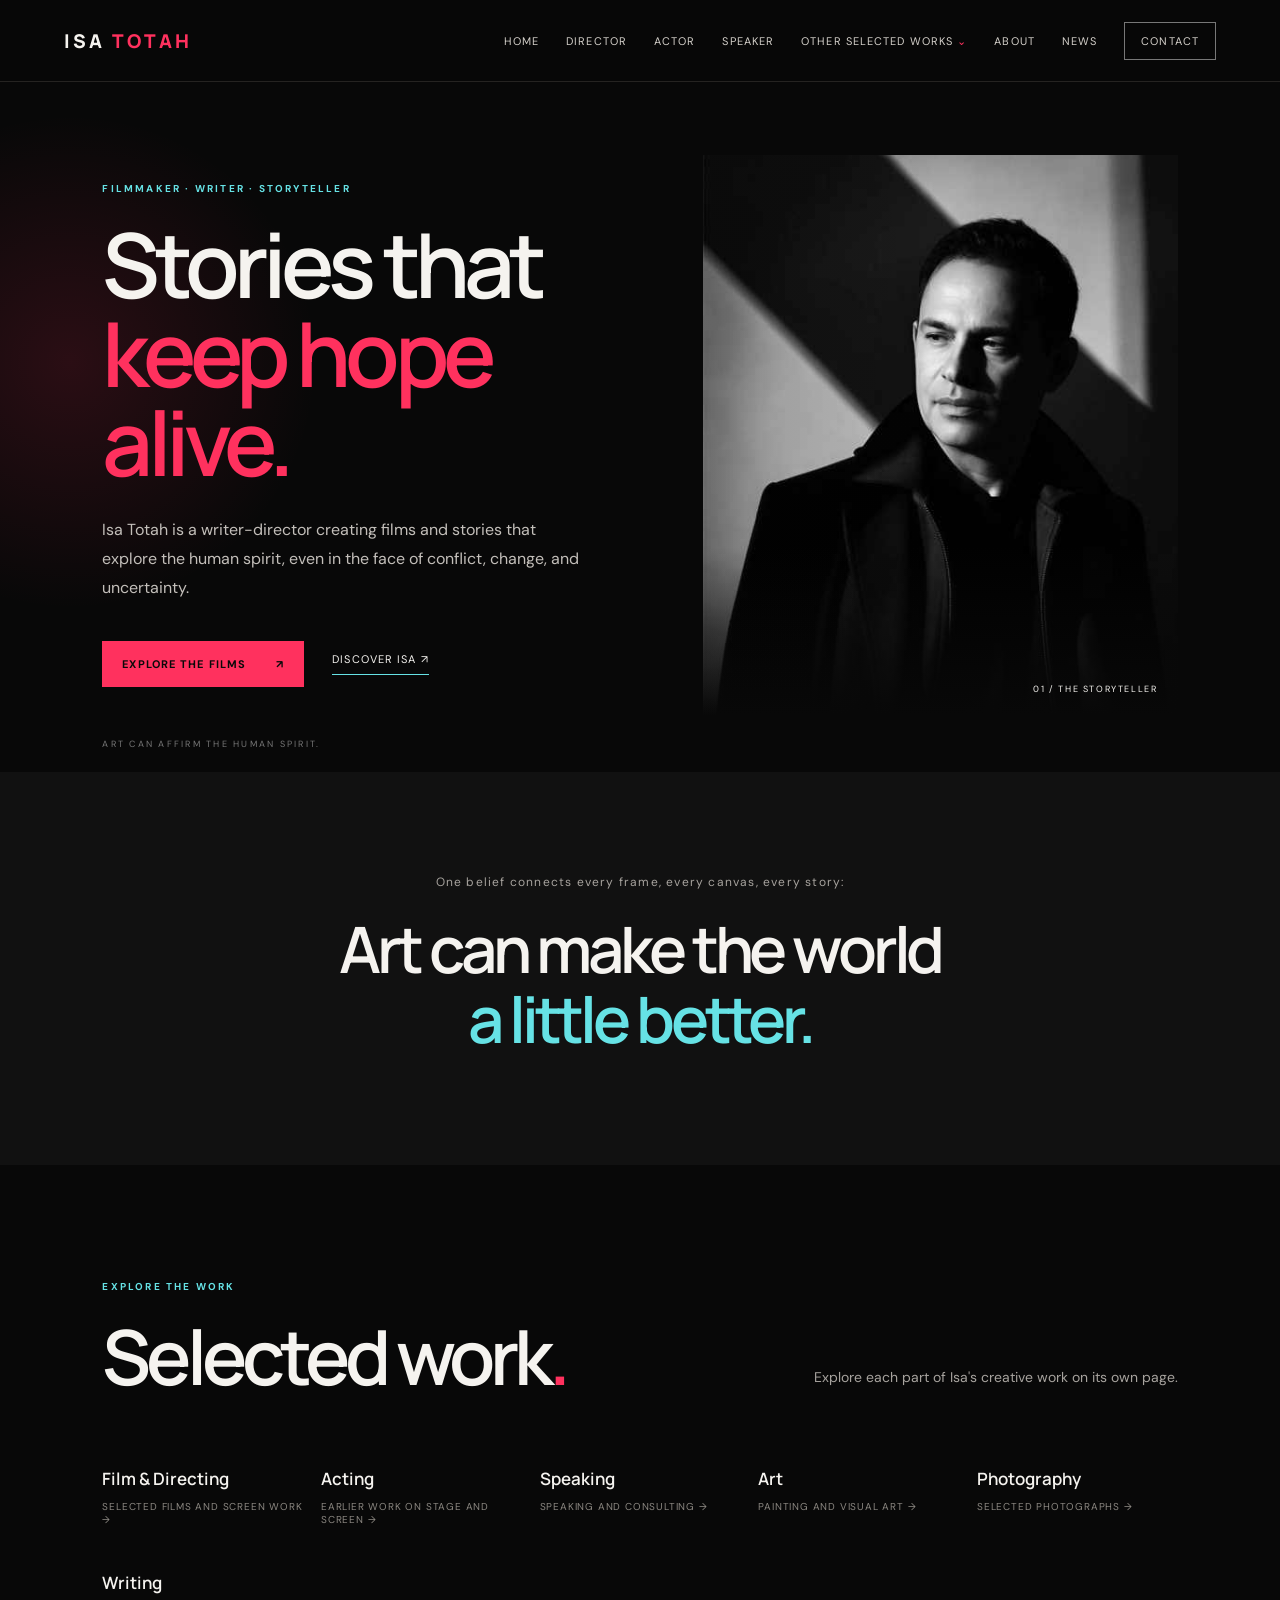
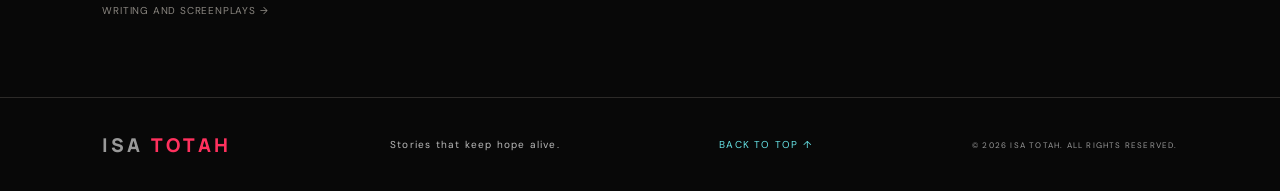
==== commit 613f86c8: "Add files via upload" ====
--- a/index.html
+++ b/index.html
@@ -1,18 +1,20 @@
-<!doctype html><html lang="en"><head><meta charset="utf-8"><meta name="viewport" content="width=device-width,initial-scale=1"><meta name="description" content="Isa Totah is a writer-director creating optimistic stories about conflict, connection, and the human spirit. Explore his films, speaking, art, and photography."><meta name="theme-color" content="#080808"><title>Isa Totah | Filmmaker, Writer & Storyteller</title><link rel="preconnect" href="https://fonts.googleapis.com"><link rel="preconnect" href="https://fonts.gstatic.com" crossorigin><link href="https://fonts.googleapis.com/css2?family=DM+Sans:wght@400;500;600;700&family=Manrope:wght@400;500;600;700;800&display=swap" rel="stylesheet"><link rel="stylesheet" href="styles.css"></head><body>
-<header class="topbar"><header class="topbar"><a class="wordmark" href="index.html">ISA <span>TOTAH</span></a><button class="menu-toggle" aria-label="Toggle navigation">☰</button><nav id="nav"><a href="index.html">Home</a><a href="index.html#director">Director</a><a href="index.html#actor">Actor</a><a href="index.html#speaker">Speaker</a><div class="navdrop"><a href="index.html#selected">Other Selected Works <i>⌄</i></a><div class="dropdown"><a href="art.html">Art</a><a href="photography.html">Photography</a><a href="writing.html">Writing</a></div></div><a href="index.html#about">About</a><a href="index.html#news">News</a><a class="contact-link" href="index.html#contact">Contact</a></nav></header></header>
-<main>
-<section id="home" class="hero"><div class="hero-copy"><p class="eyebrow">FILMMAKER · WRITER · STORYTELLER</p><h1>Stories that<br><em>keep hope alive.</em></h1><p class="hero-lede">Isa Totah is a writer-director creating films and stories that explore the human spirit, even in the face of conflict, change, and uncertainty.</p><div class="hero-actions"><a class="btn btn-bright" href="#director">Explore the films <span>↗</span></a><a class="text-link" href="#about">Discover Isa <span>↗</span></a></div></div><div class="hero-image"><img src="isa-portrait.jpg" alt="Black and white portrait of filmmaker Isa Totah"><span class="image-index">01 / THE STORYTELLER</span></div><div class="hero-note">ART CAN AFFIRM THE HUMAN SPIRIT.</div></section>
-<section class="intro-strip"><p>One belief connects every frame, every canvas, every story:</p><h2>Art can make the world<br><span>a little better.</span></h2></section>
-<section id="director" class="section films"><div class="section-head"><div><p class="eyebrow">01 / FILM & STORY</p><h2>Selected films<span class="accent">.</span></h2></div><p class="section-desc">Stories about people, relationships, and the search for meaning. Each film looks for the light that persists, even in difficult places.</p></div><div class="poster-grid"><article class="poster"><img src="film-ed.jpg" alt="Ed film poster"><div><h3>Ed</h3><p>Feature Film</p></div></article><article class="poster"><img src="film-quarter-to-three.jpg" alt="Quarter to Three film poster"><div><h3>Quarter to Three</h3><p>Feature Film</p></div></article><article class="poster"><img src="film-america.jpg" alt="America film poster"><div><h3>America</h3><p>Film</p></div></article><article class="poster"><img src="film-battle.jpg" alt="Battle: The Battle After the War film poster"><div><h3>Battle</h3><p>Film</p></div></article><article class="poster"><img src="film-gone.jpg" alt="Gone film poster"><div><h3>Gone</h3><p>Film</p></div></article></div><p class="small-note">A selection of films written and/or directed by Isa Totah.</p></section>
-<section id="about" class="section about"><div class="about-photo"><img src="isa-portrait.jpg" alt="Isa Totah portrait"></div><div class="about-copy"><p class="eyebrow">02 / THE PERSON BEHIND THE STORIES</p><h2>A life in art.<br><em>A focus on hope.</em></h2><p>Isa Totah is a writer-director whose films and screenplays explore conflict, relationships, and the search for meaning, always with an underlying optimism about people.</p><p>After more than thirty years working across stage, screen, and visual art, his focus is making films. His experience in acting and teaching, along with a sustained practice in painting and photography, informs the way he sees stories and the people who inhabit them.</p><p>He also speaks and consults on artistic careers and on the role of aesthetics and creativity in a life well lived. Whether on screen or in conversation, his work is rooted in the conviction that art can affirm the human spirit and make the world a little better.</p><a class="text-link" href="#contact">Start a conversation ↗</a></div></section>
-<section class="quotes"><p class="eyebrow">A FEW THOUGHTS</p><div class="quote-grid"><blockquote>“The missing element is almost always the person themselves—their persistence, their focus, their willingness to keep going.”<cite>— Isa Totah</cite></blockquote><blockquote>“Popular success is not the opposite of artistic integrity. Quitting is.”<cite>— Isa Totah</cite></blockquote><blockquote>“Everyone is an artist.”<cite>— Isa Totah</cite></blockquote></div></section>
-<section id="speaker" class="section speaker"><div><p class="eyebrow">03 / SPEAKING & CONSULTING</p><h2>Make room<br>for <em>creativity.</em></h2></div><div class="speaker-copy"><p>Isa speaks and consults on artistic careers, the practice of bringing more art into everyday life, and how creative work can help us address larger human questions.</p><p>Drawing on decades of experience across creative disciplines, he invites people to see art not as an extra, but as an essential way of understanding ourselves and the world.</p><a class="btn btn-outline" href="#contact">Speaking & consulting inquiries ↗</a></div></section>
-<section id="selected" class="selected section"><div class="section-head"><div><p class="eyebrow">04 / BEYOND THE FRAME</p><h2>A life in art<span class="accent">.</span></h2></div><p class="section-desc">A wider creative practice, gathered in one place. Different mediums, one enduring curiosity about people and the world.</p></div><div class="selected-links"><a href="art.html"><span>01</span><strong>Painting &amp; Art</strong><b>↗</b></a><a href="photography.html"><span>02</span><strong>Photography</strong><b>↗</b></a><a href="writing.html"><span>03</span><strong>Writing</strong><b>↗</b></a></div></section>
-
-
-<section id="actor" class="section actor"><p class="eyebrow">07 / EARLIER WORK</p><h2>Years on stage<br>and <em>screen.</em></h2><p>Acting and teaching are part of the foundation behind Isa’s work as a filmmaker. More than three decades across performance and education shaped a lasting understanding of character, collaboration, and the craft of storytelling.</p></section>
-
-<section id="news" class="section news"><p class="eyebrow">09 / LATEST</p><h2>News & updates<span class="accent">.</span></h2><p>Project announcements, film updates, exhibitions, and upcoming speaking events will be shared here.</p><div class="news-placeholder">NEW PROJECTS & ANNOUNCEMENTS <span>UPDATES COMING SOON</span></div></section>
-<section class="testimonials"><p class="eyebrow">WORDS FROM COLLABORATORS</p><div class="testimonial-grid"><blockquote>“A testimonial from Mark Johnson will appear here.”<cite>— Mark Johnson <small>Testimonial placeholder</small></cite></blockquote><blockquote>“A testimonial from Lou DiGiaimo will appear here.”<cite>— Lou DiGiaimo <small>Testimonial placeholder</small></cite></blockquote></div></section>
-<section id="contact" class="contact section"><div><p class="eyebrow">10 / GET IN TOUCH</p><h2>Let's make<br><em>something matter.</em></h2><p>For film projects, speaking engagements, consulting, creative collaborations, or general inquiries, get in touch.</p></div><div class="contact-options"><a href="mailto:film@isatotah.com"><span>FILM & PROJECTS</span><strong>Film inquiries</strong><b>↗</b></a><a href="mailto:speaking@isatotah.com"><span>SPEAKING & CONSULTING</span><strong>Speaking inquiries</strong><b>↗</b></a><a href="mailto:hello@isatotah.com"><span>ALL OTHER INQUIRIES</span><strong>General contact</strong><b>↗</b></a><p class="small-note">Email addresses are suggested placeholders and should be confirmed before launch.</p></div></section>
-</main><footer><a class="wordmark" href="index.html">ISA <span>TOTAH</span></a><p>Stories that keep hope alive.</p><a href="#top">BACK TO TOP ↑</a><small>© <span id="year"></span> ISA TOTAH. ALL RIGHTS RESERVED.</small></footer><script src="script.js"></script></body></html>
+<!doctype html>
+<html lang="en"><head><meta charset="utf-8"><meta name="viewport" content="width=device-width,initial-scale=1">
+<meta name="description" content="Isa Totah is a writer-director creating optimistic stories about conflict, connection, and the human spirit."><meta name="theme-color" content="#080808"><title>Isa Totah | Filmmaker, Writer & Storyteller | Isa Totah</title>
+<link rel="preconnect" href="https://fonts.googleapis.com"><link rel="preconnect" href="https://fonts.gstatic.com" crossorigin>
+<link href="https://fonts.googleapis.com/css2?family=DM+Sans:wght@400;500;600;700&family=Manrope:wght@400;500;600;700;800&display=swap" rel="stylesheet">
+<link rel="stylesheet" href="styles.css"></head><body id="top"><header class="topbar"><a class="wordmark" href="index.html">ISA <span>TOTAH</span></a><button class="menu-toggle" aria-label="Toggle navigation">☰</button><nav id="nav">
+<a href="index.html">Home</a><a href="director.html">Director</a><a href="actor.html">Actor</a><a href="speaker.html">Speaker</a>
+<div class="navdrop"><a href="art.html">Other Selected Works <i>⌄</i></a><div class="dropdown"><a href="art.html">Art</a><a href="photography.html">Photography</a><a href="writing.html">Writing</a></div></div>
+<a href="about.html">About</a><a href="news.html">News</a><a class="contact-link" href="contact.html">Contact</a></nav></header><main><section class="hero" id="home"><div class="hero-copy"><p class="eyebrow">FILMMAKER · WRITER · STORYTELLER</p><h1>Stories that<br/><em>keep hope alive.</em></h1><p class="hero-lede">Isa Totah is a writer-director creating films and stories that explore the human spirit, even in the face of conflict, change, and uncertainty.</p><div class="hero-actions"><a class="btn btn-bright" href="director.html">Explore the films <span>↗</span></a><a class="text-link" href="about.html">Discover Isa <span>↗</span></a></div></div><div class="hero-image"><img alt="Black and white portrait of filmmaker Isa Totah" src="isa-portrait.jpg"/><span class="image-index">01 / THE STORYTELLER</span></div><div class="hero-note">ART CAN AFFIRM THE HUMAN SPIRIT.</div></section><section class="intro-strip"><p>One belief connects every frame, every canvas, every story:</p><h2>Art can make the world<br/><span>a little better.</span></h2></section>
+<section class="section selected"><div class="section-head"><div><p class="eyebrow">EXPLORE THE WORK</p><h2>Selected work<span class="accent">.</span></h2></div><p class="section-desc">Explore each part of Isa's creative work on its own page.</p></div>
+<div class="poster-grid">
+<article class="poster"><a href="director.html"><div><h3>Film & Directing</h3><p>Selected films and screen work →</p></div></a></article>
+<article class="poster"><a href="actor.html"><div><h3>Acting</h3><p>Earlier work on stage and screen →</p></div></a></article>
+<article class="poster"><a href="speaker.html"><div><h3>Speaking</h3><p>Speaking and consulting →</p></div></a></article>
+<article class="poster"><a href="art.html"><div><h3>Art</h3><p>Painting and visual art →</p></div></a></article>
+<article class="poster"><a href="photography.html"><div><h3>Photography</h3><p>Selected photographs →</p></div></a></article>
+<article class="poster"><a href="writing.html"><div><h3>Writing</h3><p>Writing and screenplays →</p></div></a></article>
+</div></section></main>
+<footer><a class="wordmark" href="index.html">ISA <span>TOTAH</span></a><p>Stories that keep hope alive.</p><a href="#top">BACK TO TOP ↑</a><small>© <span id="year"></span> ISA TOTAH. ALL RIGHTS RESERVED.</small></footer>
+<script src="script.js"></script></body></html>
